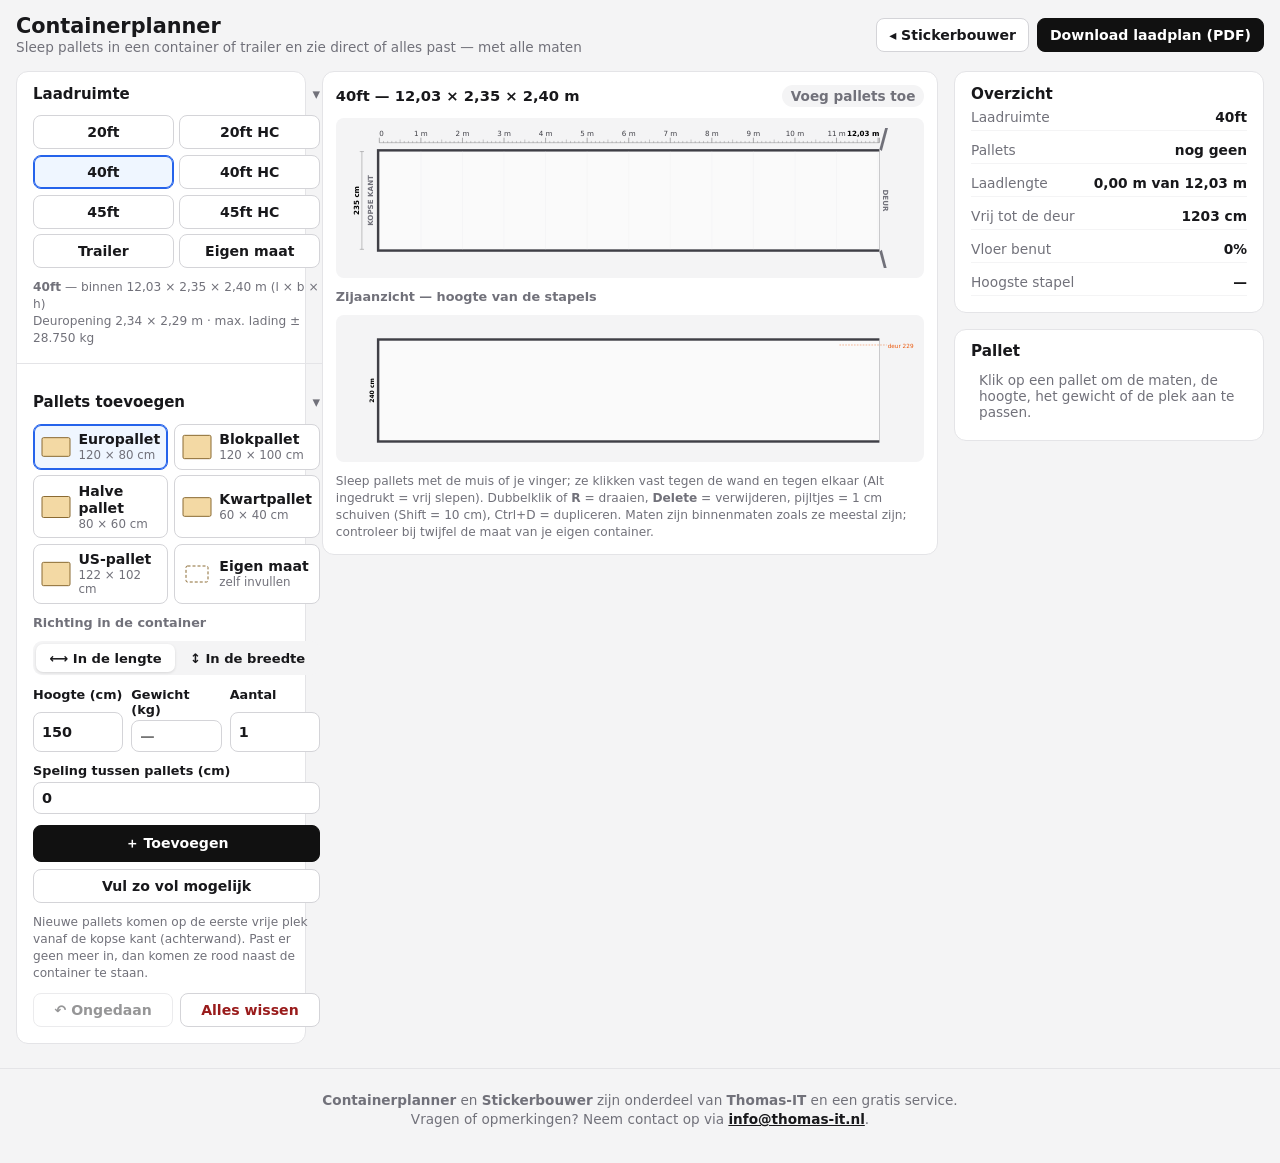
==== public/laadplanner.html @ 175b5be7 "Containerplanner: pallets plannen in 20/40/45ft (ook high cube) en trailer - Laadruimtes met binnenm" ====
<!doctype html>
<html lang="nl">
<head>
  <meta charset="utf-8">
  <meta name="viewport" content="width=device-width, initial-scale=1">
  <title>Containerplanner</title>
  <link rel="stylesheet" href="style.css">
</head>
<body>
<header class="kop">
  <div class="titel">
    <h1>Containerplanner</h1>
    <span>Sleep pallets in een container of trailer en zie direct of alles past — met alle maten</span>
  </div>
  <div class="kop-acties">
    <a class="knop" href="./">◂ Stickerbouwer</a>
    <button type="button" class="primair" id="pdf">Download laadplan (PDF)</button>
  </div>
</header>

<div class="app">
  <!-- Links: laadruimte en pallets toevoegen -->
  <aside class="kolom links kaart">
    <details open>
      <summary>Laadruimte</summary>
      <div class="sectie">
        <div class="ruimtes" id="ruimtes"></div>
        <div id="eigen-ruimte" class="sectie plat" hidden>
          <div class="rij3">
            <label>Lengte (cm) <input data-eigen="l" type="number" min="100" step="1"></label>
            <label>Breedte (cm) <input data-eigen="b" type="number" min="50" step="1"></label>
            <label>Hoogte (cm) <input data-eigen="h" type="number" min="50" step="1"></label>
          </div>
          <div class="rij">
            <label>Deurhoogte (cm) <input data-eigen="deurH" type="number" min="50" step="1"></label>
            <label>Max. lading (kg) <input data-eigen="kg" type="number" min="0" step="100"></label>
          </div>
        </div>
        <p class="hint" id="ruimte-info"></p>
      </div>
    </details>

    <details open>
      <summary>Pallets toevoegen</summary>
      <div class="sectie">
        <div class="paltypes" id="paltypes"></div>
        <div id="eigen-pallet" class="rij" hidden>
          <label>Lengte (cm) <input id="n-l" type="number" min="10" step="1"></label>
          <label>Breedte (cm) <input id="n-b" type="number" min="10" step="1"></label>
        </div>
        <span class="sublabel">Richting in de container</span>
        <div class="seg" id="richting">
          <button type="button" data-richting="lengte">⟷ In de lengte</button>
          <button type="button" data-richting="breedte">↕ In de breedte</button>
        </div>
        <div class="rij3">
          <label>Hoogte (cm) <input id="n-h" type="number" min="1" step="1"></label>
          <label>Gewicht (kg) <input id="n-kg" type="number" min="0" step="1" placeholder="—"></label>
          <label>Aantal <input id="n-aantal" type="number" min="1" max="200" step="1"></label>
        </div>
        <label>Speling tussen pallets (cm) <input id="n-speling" type="number" min="0" max="50" step="0.5" placeholder="0"></label>
        <div class="knoprij">
          <button type="button" class="primair" id="toevoegen">＋ Toevoegen</button>
          <button type="button" id="vullen" title="Zoveel mogelijk van deze pallet in de vrije ruimte zetten">Vul zo vol mogelijk</button>
        </div>
        <p class="hint">Nieuwe pallets komen op de eerste vrije plek vanaf de kopse kant (achterwand). Past er geen meer in, dan komen ze rood naast de container te staan.</p>
        <div class="knoprij">
          <button type="button" id="ongedaan" title="Ongedaan maken (Ctrl+Z)">↶ Ongedaan</button>
          <button type="button" id="wissen" class="gevaar">Alles wissen</button>
        </div>
      </div>
    </details>
  </aside>

  <!-- Midden: plattegrond en zijaanzicht -->
  <main class="kolom midden">
    <div class="werkvlak kaart">
      <div class="plan-kop"><b id="plan-titel"></b><span id="plan-status" class="status"></span></div>
      <div class="plan-vlak"><svg id="boven" xmlns="http://www.w3.org/2000/svg" role="img" aria-label="Bovenaanzicht van de laadruimte"></svg></div>
      <span class="sublabel">Zijaanzicht — hoogte van de stapels</span>
      <div class="plan-vlak zij"><svg id="zij" xmlns="http://www.w3.org/2000/svg" role="img" aria-label="Zijaanzicht van de laadruimte"></svg></div>
      <p class="hint">Sleep pallets met de muis of je vinger; ze klikken vast tegen de wand en tegen elkaar (Alt ingedrukt = vrij slepen).
        Dubbelklik of <b>R</b> = draaien, <b>Delete</b> = verwijderen, pijltjes = 1 cm schuiven (Shift = 10 cm), Ctrl+D = dupliceren.
        Maten zijn binnenmaten zoals ze meestal zijn; controleer bij twijfel de maat van je eigen container.</p>
    </div>
  </main>

  <!-- Rechts: overzicht en gekozen pallet -->
  <aside class="kolom rechts">
    <section class="kaart">
      <h2>Overzicht</h2>
      <div id="overzicht" class="sectie"></div>
    </section>
    <section class="kaart">
      <h2 id="sel-titel">Pallet</h2>
      <div id="selectie" class="sectie"></div>
    </section>
  </aside>
</div>

<footer class="voet">
  <p><strong>Containerplanner</strong> en <strong>Stickerbouwer</strong> zijn onderdeel van <strong>Thomas-IT</strong> en een gratis service.</p>
  <p>Vragen of opmerkingen? Neem contact op via <a href="mailto:info@thomas-it.nl">info@thomas-it.nl</a>.</p>
</footer>

<script src="vendor/jspdf.umd.min.js"></script>
<script src="laadplanner.js"></script>
</body>
</html>
---- public/style.css ----
:root {
  --bg: #f4f4f5; --kaart: #fff; --rand: #e4e4e7; --tekst: #18181b; --zacht: #71717a;
  --accent: #111; --blauw: #2563eb; --blauw-bg: #eff6ff;
  --fout-bg: #fee2e2; --fout: #991b1b; --let-bg: #fef3c7; --let: #92400e;
}
* { box-sizing: border-box; }
body { font-family: system-ui, sans-serif; background: var(--bg); color: var(--tekst); margin: 0; font-size: 15px; }
h2 { font-size: .95rem; margin: 0; padding: .8rem 1rem .4rem; }

.kop { display: flex; justify-content: space-between; align-items: center; gap: 1rem; flex-wrap: wrap; padding: .9rem 1rem; }
.kop h1 { margin: 0; font-size: 1.3rem; }
.kop .titel span { color: var(--zacht); font-size: .85rem; }
.kop-acties { display: flex; gap: .5rem; flex-wrap: wrap; }
.voet { text-align: center; padding: 1.25rem 1rem 2rem; color: var(--zacht); font-size: .85rem; border-top: 1px solid var(--rand); }
.voet p { margin: .2rem 0; }
.voet a { color: var(--tekst); font-weight: 600; }

.app { display: grid; grid-template-columns: 290px minmax(0, 1fr) 310px; gap: 1rem; padding: 0 1rem 1.5rem; align-items: start; }
.kolom { display: grid; gap: 1rem; min-width: 0; }
@media (max-width: 1180px) {
  .app { grid-template-columns: minmax(0, 1fr) 310px; }
  .links { grid-column: 1 / -1; order: 3; }
}
@media (max-width: 760px) {
  .app { grid-template-columns: 1fr; padding: 0 .6rem 1.5rem; }
  .midden { order: 1; } .rechts { order: 2; } .links { order: 3; }
  .kop-acties { width: 100%; } .kop-acties button { flex: 1; }
  .papier { padding: 14px; }  .werkvlak { padding: .5rem; }
}

.kaart { background: var(--kaart); border: 1px solid var(--rand); border-radius: 12px; }
details { border-bottom: 1px solid var(--rand); }
details:last-child { border-bottom: 0; }
summary { padding: .8rem 1rem; font-weight: 650; cursor: pointer; list-style: none; display: flex; justify-content: space-between; }
summary::-webkit-details-marker { display: none; }
summary::after { content: "▾"; color: var(--zacht); }
details:not([open]) summary::after { content: "▸"; }
.sectie { padding: 0 1rem 1rem; display: grid; gap: .7rem; }
.sectie.plat { padding: 0; }
.rij { display: grid; grid-template-columns: 1fr 1fr; gap: .5rem; }
.rij3 { display: grid; grid-template-columns: 1fr 1fr 1fr; gap: .5rem; }
.rij4 { display: grid; grid-template-columns: repeat(4, 1fr); gap: .4rem; }
label { display: grid; gap: .2rem; font-size: .8rem; font-weight: 600; }
label.check { display: flex; align-items: center; gap: .45rem; font-weight: 500; font-size: .85rem; }
label.inline { display: flex; align-items: center; gap: .35rem; font-weight: 500; }
.sublabel { font-size: .8rem; font-weight: 600; color: var(--zacht); }
input, select, textarea { width: 100%; padding: .45rem .5rem; font: inherit; font-size: .9rem;
  border: 1px solid #d4d4d8; border-radius: 8px; background: #fff; color: inherit; min-width: 0; }
label.inline select { width: auto; padding: .3rem .4rem; }
input[type=checkbox] { width: auto; }
textarea { resize: vertical; min-height: 3.5rem; font-family: ui-monospace, monospace; font-size: .85rem; }
.hint { font-size: .76rem; color: var(--zacht); margin: 0; line-height: 1.4; }
code { background: #f4f4f5; padding: 0 .25rem; border-radius: 4px; }

button { padding: .5rem .75rem; font: inherit; font-size: .88rem; font-weight: 600; border-radius: 8px; cursor: pointer;
  border: 1px solid #d4d4d8; background: #fff; color: inherit; white-space: nowrap; }
button:hover:not(:disabled) { background: #f4f4f5; }
button.primair { background: var(--accent); color: #fff; border-color: var(--accent); }
button.primair:hover:not(:disabled) { background: #333; }
button.gevaar { color: var(--fout); }
button:disabled { opacity: .45; cursor: default; }
.knoprij { display: flex; gap: .4rem; flex-wrap: wrap; }
.knoprij > * { flex: 1 1 auto; }
.knoprij select { flex: 1 1 140px; width: auto; }

.seg { display: grid; grid-auto-flow: column; grid-auto-columns: 1fr; gap: .2rem; background: #f4f4f5; padding: .2rem; border-radius: 9px; }
.seg input { display: none; }
.seg label, .seg button { text-align: center; padding: .4rem .2rem; border-radius: 7px; cursor: pointer; font-weight: 600;
  font-size: .82rem; display: block; border: 0; background: transparent; }
.seg input:checked + label, .seg button.actief { background: #fff; box-shadow: 0 1px 3px rgba(0,0,0,.12); }
.seg button:hover:not(.actief) { background: rgba(255,255,255,.6); }

details.sub { border: 1px solid var(--rand); border-radius: 8px; }
details.sub summary { padding: .5rem .7rem; font-size: .84rem; font-weight: 600; }
details.sub > .sectie { padding: 0 .7rem .7rem; }

/* Werkbalk en werkvlak */
.werkbalk { display: flex; justify-content: space-between; gap: .5rem; flex-wrap: wrap; padding: .5rem; }
.werkbalk .groep { display: flex; gap: .3rem; flex-wrap: wrap; align-items: center; }
.werkbalk button { padding: .4rem .6rem; }
.werkvlak { padding: .8rem; display: grid; gap: .7rem; }
.papier { background: repeating-conic-gradient(#ececee 0 25%, #f7f7f8 0 50%) 0 0/16px 16px; border-radius: 8px;
  padding: 28px; display: grid; place-items: center; }
#canvas { width: 100%; height: auto; max-height: 68vh; overflow: visible; touch-action: none; user-select: none;
  filter: drop-shadow(0 2px 6px rgba(0,0,0,.2)); }
#canvas .hit { cursor: move; }
#canvas .handle { cursor: pointer; }
#canvas .h-nw, #canvas .h-se { cursor: nwse-resize; }
#canvas .h-ne, #canvas .h-sw { cursor: nesw-resize; }
#canvas .h-n, #canvas .h-s { cursor: ns-resize; }
#canvas .h-e, #canvas .h-w { cursor: ew-resize; }
.nav { display: flex; align-items: center; justify-content: space-between; gap: .5rem; }
.nav span { color: var(--zacht); font-size: .88rem; }
#meldingen { display: grid; gap: .4rem; }
#meldingen:empty { display: none; }
.melding { padding: .5rem .7rem; border-radius: 8px; font-size: .85rem; }
.melding.fout { background: var(--fout-bg); color: var(--fout); }
.melding.let { background: var(--let-bg); color: var(--let); }

/* Onderdelen */
.lagen { list-style: none; margin: 0; padding: 0 .5rem .6rem; display: grid; gap: .15rem; max-height: 280px; overflow: auto; }
.lagen button { width: 100%; display: grid; grid-template-columns: 1.6rem 1fr; grid-template-rows: auto auto; column-gap: .4rem;
  text-align: left; border: 0; padding: .4rem .5rem; font-weight: 500; }
.lagen button.actief { background: var(--blauw-bg); outline: 1px solid #bfdbfe; }
.lagen .ico { grid-row: 1 / 3; align-self: center; width: 1.6rem; height: 1.6rem; display: grid; place-items: center;
  background: #f4f4f5; border-radius: 6px; font-size: .8rem; font-weight: 700; }
.lagen .nm { font-size: .86rem; overflow: hidden; text-overflow: ellipsis; }
.lagen .sub { font-size: .74rem; color: var(--zacht); overflow: hidden; text-overflow: ellipsis; }
.leeg { color: var(--zacht); font-size: .85rem; padding: .3rem .5rem; margin: 0; }

/* Locaties */
.segkop, .segrij { display: grid; grid-template-columns: 1.3fr 1fr 1fr 1.9rem; gap: .3rem; align-items: center; }
.segkop span { font-size: .72rem; font-weight: 600; color: var(--zacht); }
.segmenten { display: grid; gap: .3rem; margin-top: -.4rem; }
.segrij input { padding: .35rem .4rem; font-size: .85rem; text-transform: none; }
.segrij input[data-veld="van"], .segrij input[data-veld="tot"] { text-transform: uppercase; font-family: ui-monospace, monospace; }
.segrij button { padding: .3rem 0; font-size: .8rem; }
.vel-logo { display: flex; align-items: center; gap: .4rem; flex-wrap: wrap; }
.vel-logo img { height: 2.2rem; max-width: 6rem; object-fit: contain; border: 1px solid var(--rand); border-radius: 6px; padding: .15rem; background:
  repeating-conic-gradient(#f0f0f2 0 25%, #fff 0 50%) 0 0/10px 10px; }
.vel-logo button { flex: 1 1 auto; }
input.mono { font-family: ui-monospace, monospace; white-space: pre; }
code.bc { white-space: pre; font-size: .85rem; color: var(--tekst); }
.kleuren { display: grid; gap: .3rem; }
.kleuren:empty { display: none; }
.kleurrij, .kleurkop { display: grid; grid-template-columns: 1.8rem 1fr 4.4rem 3.8rem; gap: .35rem; align-items: center; }
.kleurkop span { font-size: .72rem; font-weight: 600; color: var(--zacht); }
.kleurrij input[type=color] { width: 1.8rem; height: 1.6rem; padding: 0; border: 0; border-radius: 5px; cursor: pointer; background: none; }
.kleurrij .waarde { font: 600 .85rem ui-monospace, monospace; overflow: hidden; text-overflow: ellipsis; }
.kleurrij select { padding: .25rem .3rem; font-size: .85rem; }
.kleurchip { display: flex; align-items: center; gap: .3rem; padding: .15rem .45rem .15rem .2rem; border: 1px solid var(--rand);
  border-radius: 8px; font: 600 .78rem ui-monospace, monospace; }
.kleurchip input, .kleurkeuze input { width: 1.6rem; height: 1.6rem; padding: 0; border: 0; border-radius: 5px; cursor: pointer; background: none; }
.kleurkeuze { display: flex; align-items: center; gap: .3rem; flex-wrap: wrap; }
.swatch { width: 1.4rem; height: 1.4rem; padding: 0; border-radius: 50%; border: 1px solid #d4d4d8; }
.swatch.actief { outline: 2px solid var(--blauw); outline-offset: 1px; }
.modus label { font-size: .78rem; }

.chips { display: flex; flex-wrap: wrap; gap: .25rem; margin-top: -.3rem; }
.chips button { padding: .15rem .45rem; font-size: .74rem; font-weight: 500; font-family: ui-monospace, monospace; border-radius: 6px; }
.eig-acties { display: grid; grid-template-columns: 1fr 1fr; gap: .4rem; padding-top: .3rem; border-top: 1px solid var(--rand); margin-top: .2rem; }
/* Pictogramkiezer */
.picto-kiezer { display: grid; gap: .35rem; }
.pgroepen { grid-auto-columns: minmax(0, 1fr); }
.pgroepen button { padding: .3rem 0; display: grid; place-items: center; }
.pgroepen svg { width: 22px; height: 22px; }
.groepnaam { font-size: .74rem; font-weight: 700; text-transform: uppercase; letter-spacing: .04em; color: var(--zacht); }
.picto-raster { display: grid; grid-template-columns: repeat(auto-fill, minmax(50px, 1fr)); gap: .3rem; }
.picto-raster button { padding: 5px; aspect-ratio: 1; display: grid; place-items: center; background: #fff; }
.picto-raster button.actief { outline: 2px solid var(--blauw); outline-offset: 1px; background: var(--blauw-bg); }
.picto-raster svg { width: 100%; height: 100%; }

/* Vensters (voorbeelden, bord maken) */
dialog.venster { border: 0; border-radius: 14px; padding: 0; width: min(1080px, calc(100vw - 32px)); max-height: calc(100vh - 32px);
  box-shadow: 0 24px 64px rgba(0,0,0,.3); color: inherit; background: var(--kaart); }
dialog.venster[open] { display: flex; flex-direction: column; }
dialog.venster::backdrop { background: rgba(24,24,27,.5); }
.venster-kop { display: flex; justify-content: space-between; align-items: center; gap: 1rem; padding: .9rem 1rem .6rem; }
.venster-kop h2 { padding: 0; font-size: 1.15rem; }
.venster-kop .sluit { padding: .3rem .6rem; }
.venster-body { overflow: auto; padding: 0 1rem 1.1rem; min-height: 0; }
.tabs { margin: 0 1rem .4rem; }
.galerij-groep h3 { font-size: .76rem; text-transform: uppercase; letter-spacing: .04em; color: var(--zacht); margin: .9rem 0 .45rem; }
.kaarten { display: grid; grid-template-columns: repeat(auto-fill, minmax(168px, 1fr)); gap: .6rem; }
.kaartje { display: grid; grid-template-rows: auto auto 1fr; gap: .2rem; text-align: left; padding: .45rem; white-space: normal; font-weight: 500; }
.kaartje:hover:not(:disabled) { border-color: var(--blauw); background: #fff; box-shadow: 0 2px 8px rgba(37,99,235,.15); }
.kaartje .duim { height: 112px; display: grid; place-items: center; border-radius: 6px; padding: 8px; margin-bottom: .2rem;
  background: repeating-conic-gradient(#ececee 0 25%, #f7f7f8 0 50%) 0 0/12px 12px; }
.kaartje .duim svg { width: 100%; height: 96px; filter: drop-shadow(0 1px 3px rgba(0,0,0,.28)); }
.kaartje .plus { font-size: 2.2rem; color: var(--zacht); font-weight: 300; }
.kaartje .plus.picto { display: flex; gap: 4px; }
.kaartje .plus.picto svg { width: 44px; height: 44px; filter: none; }
.kaartje .nm { font-size: .86rem; font-weight: 600; line-height: 1.25; }
.kaartje .sub { font-size: .74rem; color: var(--zacht); }
.bord-raster { display: grid; grid-template-columns: minmax(0, 1.15fr) minmax(0, 1fr); gap: 1.25rem; align-items: start; }
.bord-links { display: grid; gap: .8rem; position: sticky; top: 0; }
.bord-rechts { display: grid; gap: .6rem; }
.bord-voorbeeld { border-radius: 8px; padding: 18px; display: grid; place-items: center;
  background: repeating-conic-gradient(#ececee 0 25%, #f7f7f8 0 50%) 0 0/16px 16px; }
#bord-svg { width: 100%; height: auto; max-height: 56vh; filter: drop-shadow(0 2px 6px rgba(0,0,0,.25)); }
#bord-kleur { display: grid; }
@media (max-width: 760px) {
  .bord-raster { grid-template-columns: 1fr; }
  .bord-links { position: static; }
  .kaarten { grid-template-columns: repeat(auto-fill, minmax(140px, 1fr)); }
  dialog.venster { width: calc(100vw - 16px); max-height: calc(100vh - 16px); }
}
[hidden] { display: none !important; }
#zending-paneel textarea { font-family: inherit; font-size: .9rem; }
#afdruk-rij:has(#afdruk-nrs[hidden]) { grid-template-columns: 1fr; }

/* Containerplanner */
a.knop { display: inline-flex; align-items: center; padding: .5rem .75rem; font-size: .88rem; font-weight: 600; border-radius: 8px;
  border: 1px solid #d4d4d8; background: #fff; color: inherit; text-decoration: none; white-space: nowrap; }
a.knop:hover { background: #f4f4f5; }
.ruimtes { display: grid; grid-template-columns: repeat(2, 1fr); gap: .35rem; }
.ruimtes button { padding: .5rem .4rem; }
.ruimtes button.actief, .paltypes button.actief { border-color: var(--blauw); background: var(--blauw-bg); box-shadow: 0 0 0 1px var(--blauw) inset; }
.paltypes { display: grid; grid-template-columns: repeat(2, 1fr); gap: .35rem; }
.paltypes button { display: flex; align-items: center; gap: .45rem; text-align: left; padding: .4rem .45rem; white-space: normal; font-weight: 500; }
.paltypes svg { width: 30px; height: 30px; flex: none; }
.paltypes span { display: grid; line-height: 1.2; }
.paltypes small { color: var(--zacht); font-size: .74rem; }
.plan-kop { display: flex; justify-content: space-between; align-items: center; gap: .5rem; flex-wrap: wrap; font-size: .92rem; }
.status { font-size: .85rem; font-weight: 700; padding: .2rem .55rem; border-radius: 999px; background: #f4f4f5; color: var(--zacht); }
.status.goed { background: #dcfce7; color: #166534; }
.status.fout { background: var(--fout-bg); color: var(--fout); }
.plan-vlak { background: #f4f4f5; border-radius: 8px; padding: 10px; }
.plan-vlak svg { width: 100%; height: auto; display: block; touch-action: none; user-select: none; font-family: system-ui, sans-serif; }
#boven .pallet { cursor: grab; }
#boven .pallet:active { cursor: grabbing; }
.ov-rij { display: flex; justify-content: space-between; gap: .6rem; font-size: .86rem; border-bottom: 1px solid #f4f4f5; padding-bottom: .3rem; }
.ov-rij span { color: var(--zacht); }
.ov-rij b { text-align: right; font-weight: 600; }
em.rood { color: var(--fout); font-style: normal; }
.melding.goed { background: #dcfce7; color: #166534; font-weight: 700; }
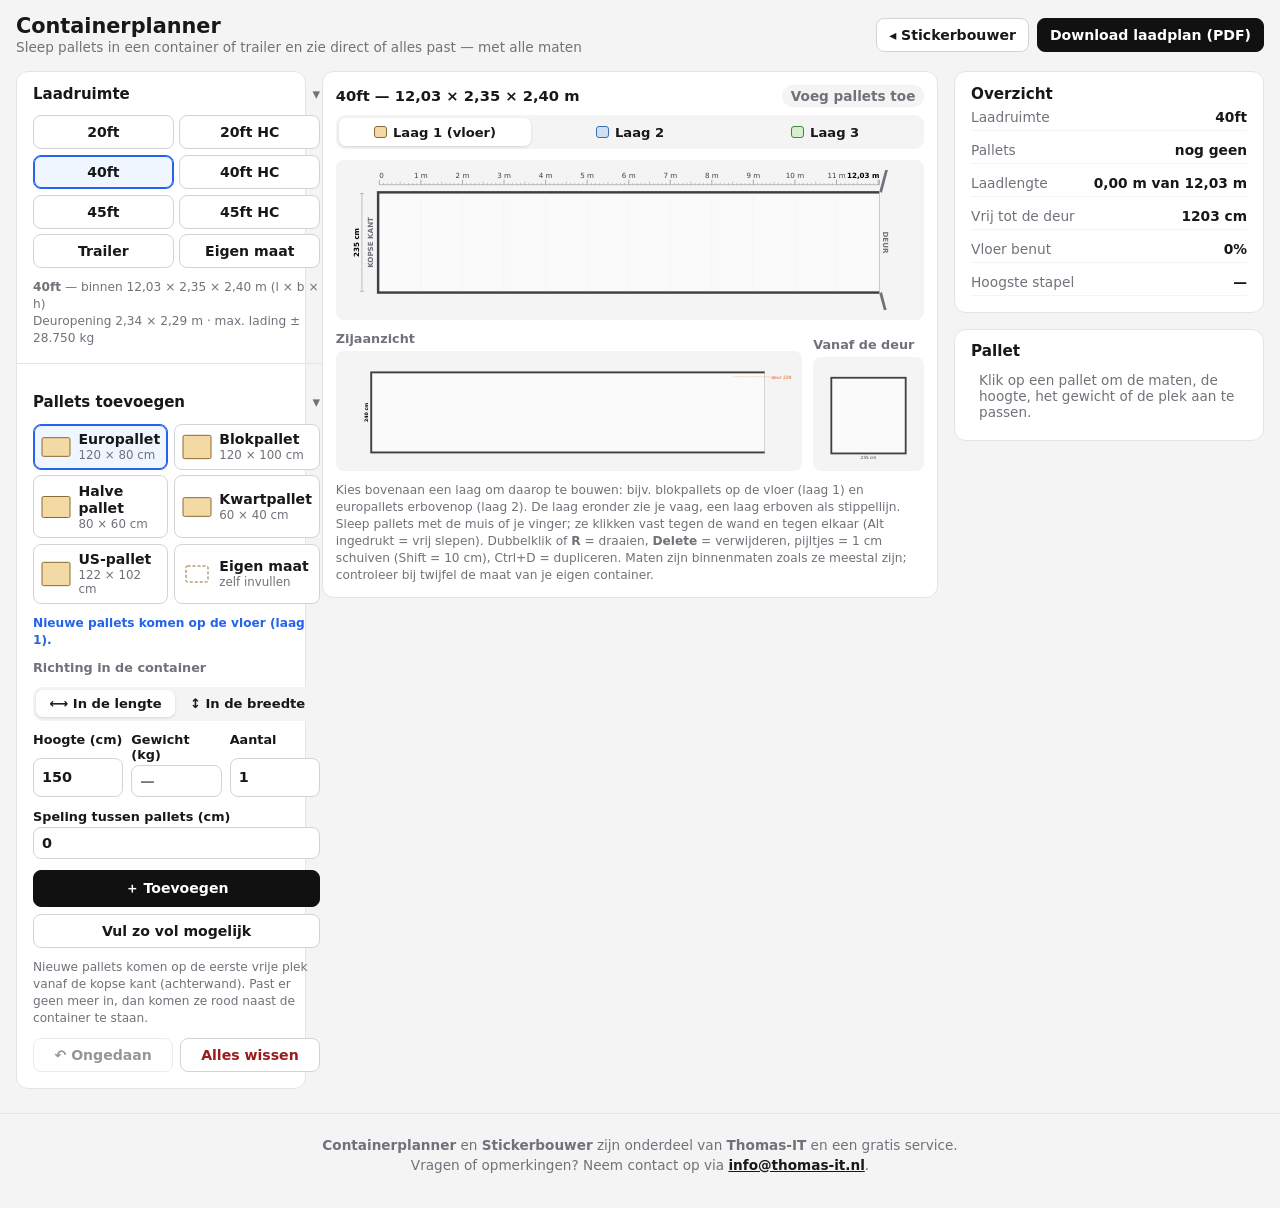
==== commit f4f03792: "Containerplanner: lagen (bijv. blok onderop, euro erbovenop), om-en-om vullen, zij- en vooraanzicht " ====
--- a/public/laadplanner.html
+++ b/public/laadplanner.html
@@ -48,6 +48,7 @@
           <label>Lengte (cm) <input id="n-l" type="number" min="10" step="1"></label>
           <label>Breedte (cm) <input id="n-b" type="number" min="10" step="1"></label>
         </div>
+        <p class="hint laag-info" id="laag-info"></p>
         <span class="sublabel">Richting in de container</span>
         <div class="seg" id="richting">
           <button type="button" data-richting="lengte">⟷ In de lengte</button>
@@ -76,10 +77,17 @@
   <main class="kolom midden">
     <div class="werkvlak kaart">
       <div class="plan-kop"><b id="plan-titel"></b><span id="plan-status" class="status"></span></div>
+      <div class="seg lagen-tabs" id="lagen" role="tablist" aria-label="Laag"></div>
       <div class="plan-vlak"><svg id="boven" xmlns="http://www.w3.org/2000/svg" role="img" aria-label="Bovenaanzicht van de laadruimte"></svg></div>
-      <span class="sublabel">Zijaanzicht — hoogte van de stapels</span>
-      <div class="plan-vlak zij"><svg id="zij" xmlns="http://www.w3.org/2000/svg" role="img" aria-label="Zijaanzicht van de laadruimte"></svg></div>
-      <p class="hint">Sleep pallets met de muis of je vinger; ze klikken vast tegen de wand en tegen elkaar (Alt ingedrukt = vrij slepen).
+      <div class="aanzichten">
+        <div><span class="sublabel">Zijaanzicht</span>
+          <div class="plan-vlak zij"><svg id="zij" xmlns="http://www.w3.org/2000/svg" role="img" aria-label="Zijaanzicht van de laadruimte"></svg></div></div>
+        <div><span class="sublabel">Vanaf de deur</span>
+          <div class="plan-vlak zij"><svg id="voor" xmlns="http://www.w3.org/2000/svg" role="img" aria-label="Vooraanzicht vanaf de deur"></svg></div></div>
+      </div>
+      <p class="hint">Kies bovenaan een laag om daarop te bouwen: bijv. blokpallets op de vloer (laag 1) en europallets erbovenop (laag 2).
+        De laag eronder zie je vaag, een laag erboven als stippellijn.
+        Sleep pallets met de muis of je vinger; ze klikken vast tegen de wand en tegen elkaar (Alt ingedrukt = vrij slepen).
         Dubbelklik of <b>R</b> = draaien, <b>Delete</b> = verwijderen, pijltjes = 1 cm schuiven (Shift = 10 cm), Ctrl+D = dupliceren.
         Maten zijn binnenmaten zoals ze meestal zijn; controleer bij twijfel de maat van je eigen container.</p>
     </div>
--- a/public/style.css
+++ b/public/style.css
@@ -214,3 +214,10 @@
 .ov-rij b { text-align: right; font-weight: 600; }
 em.rood { color: var(--fout); font-style: normal; }
 .melding.goed { background: #dcfce7; color: #166534; font-weight: 700; }
+.lagen-tabs { margin-top: -.2rem; }
+.lagen-tabs button { display: flex; align-items: center; justify-content: center; gap: .4rem; }
+.lagen-tabs i { width: .8rem; height: .8rem; border-radius: 3px; border: 1.5px solid; display: inline-block; }
+.aanzichten { display: grid; grid-template-columns: minmax(0, 4.2fr) minmax(0, 1fr); gap: .7rem; align-items: end; }
+.aanzichten > div { display: grid; gap: .3rem; }
+.laag-info { font-weight: 600; color: var(--blauw); }
+@media (max-width: 760px) { .aanzichten { grid-template-columns: 1fr; } .aanzichten > div:last-child { max-width: 220px; } }
